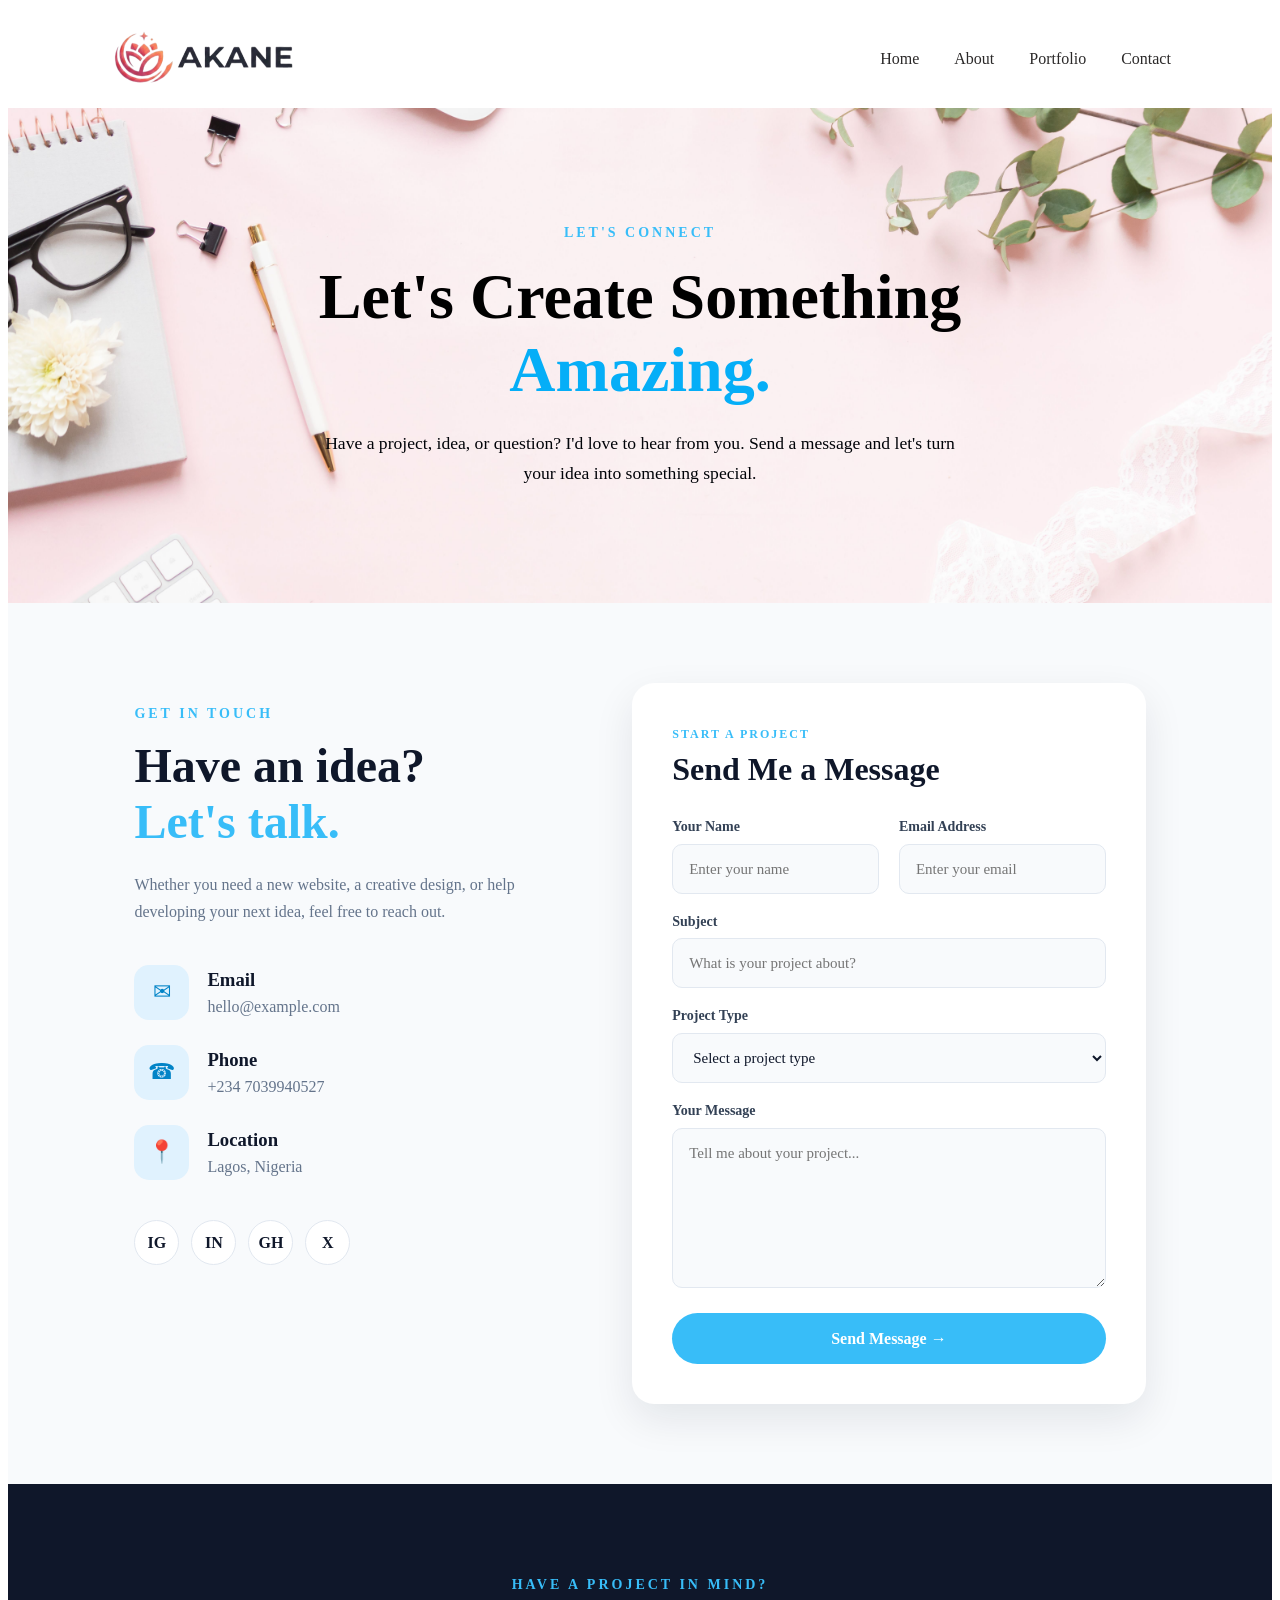
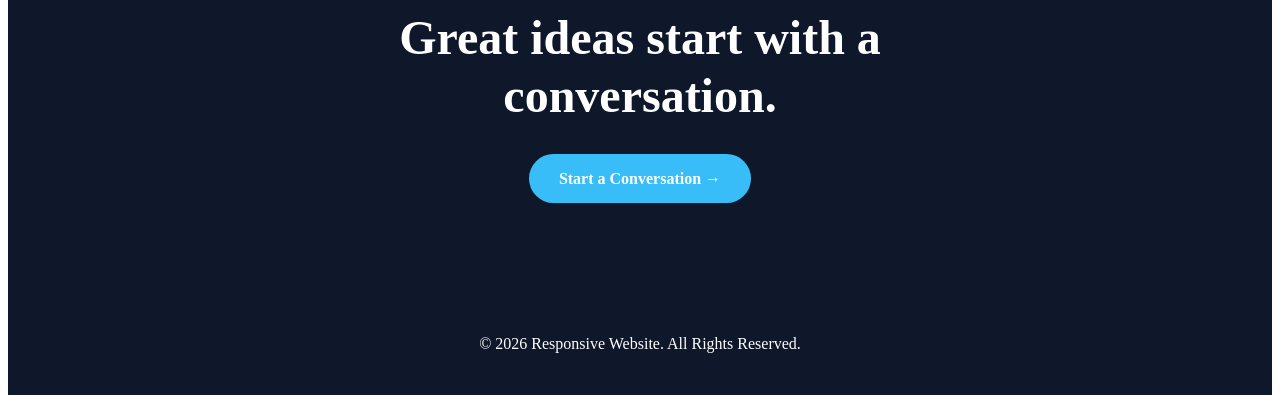
==== contact.html @ 5a7c2902 "first commit" ====
<!doctype html>
<html lang="en">
  <head>
    <meta charset="UTF-8" />
    <meta name="viewport" content="width=device-width, initial-scale=1.0" />
    <title>Contact</title>
    <link rel="stylesheet" href="css/style.css" />
  </head>

  <body>
    <nav>
      <div class="logo">
        <img src="images/navlogo.png" alt="Logo" />
      </div>

      <ul class="nav-links">
        <li><a href="indext.html">Home</a></li>

        <li><a href="about.html">About</a></li>

        <li><a href="portfolio.html">Portfolio</a></li>

        <li><a href="contact.html">Contact</a></li>
      </ul>

      <div class="menu-btn">&#9776;</div>
    </nav>

    <!-- Sidebar -->

    <div class="sidebar">
      <span class="close-btn">x</span>

      <a href="home.html">Home</a>

      <a href="about.html">About</a>

      <a href="portfolio.html">Portfolio</a>

      <a href="contact.html">Contact</a>
    </div>

    <div class="overlay"></div>

    <!-- =================== CONTACT HERO =================== -->
    <section class="contact-hero">
      <div class="contact-hero-content">
        <span class="section-label">LET'S CONNECT</span>
        <h1>Let's Create Something <span>Amazing.</span></h1>
        <p>
          Have a project, idea, or question? I'd love to hear from you. Send a
          message and let's turn your idea into something special.
        </p>
      </div>
    </section>
    <!-- =================== CONTACT SECTION =================== -->
    <section class="contact-section">
      <div class="overlay"></div>
      <div class="contact-container">
        <!-- CONTACT INFORMATION -->
        <div class="contact-info">
          <span class="section-label">GET IN TOUCH</span>
          <h2>
            Have an idea? <br />
            <span>Let's talk.</span>
          </h2>
          <p>
            Whether you need a new website, a creative design, or help
            developing your next idea, feel free to reach out.
          </p>
          <div class="contact-details">
            <div class="contact-item">
              <div class="contact-icon">✉</div>
              <div>
                <h3>Email</h3>
                <p>hello@example.com</p>
              </div>
            </div>
            <div class="contact-item">
              <div class="contact-icon">☎</div>
              <div>
                <h3>Phone</h3>
                <p>+234 7039940527</p>
              </div>
            </div>
            <div class="contact-item">
              <div class="contact-icon">📍</div>
              <div>
                <h3>Location</h3>
                <p>Lagos, Nigeria</p>
              </div>
            </div>
          </div>
          <!-- SOCIAL LINKS -->
          <div class="social-links">
            <a href="#" aria-label="Instagram">IG</a>
            <a href="#" aria-label="LinkedIn">IN</a>
            <a href="#" aria-label="GitHub">GH</a>
            <a href="#" aria-label="Twitter">X</a>
          </div>
        </div>
        <!-- CONTACT FORM -->
        <div class="contact-form-card">
          <div class="form-heading">
            <span>START A PROJECT</span>
            <h2>Send Me a Message</h2>
          </div>
          <form action="https://formsubmit.co/olaitaneniola076@gmail.com" method="POST" id="contactForm">
            <div class="input-row">
              <div class="input-group">
                <label for="name"> Your Name </label>
                <input
                  type="text"
                  id="name"
                  name="name"
                  placeholder="Enter your name"
                  required
                />
              </div>
              <div class="input-group">
                <label for="email"> Email Address </label>
                <input
                  type="email"
                  id="email"
                  name="email"
                  placeholder="Enter your email"
                  required
                />
              </div>
            </div>
            <div class="input-group">
              <label for="subject"> Subject </label>
              <input
                type="text"
                id="subject"
                name="subject"
                placeholder="What is your project about?"
                required
              />
            </div>
            <div class="input-group">
              <label for="project"> Project Type </label>
              <select id="project" name="project">
                <option value="">Select a project type</option>
                <option value="web-design">Web Design</option>
                <option value="development">Web Development</option>
                <option value="branding">Branding</option>
                <option value="other">Other</option>
              </select>
            </div>
            <div class="input-group">
              <label for="message"> Your Message </label>
              <textarea
                id="message"
                name="message"
                placeholder="Tell me about your project..."
                required
              ></textarea>
            </div>
            <button type="submit" class="contact-submit">Send Message →</button>
          </form>
        </div>
      </div>
    </section>
    <!-- =================== CTA =================== -->
    <section class="contact-cta">
      <div>
        <span class="section-label"> HAVE A PROJECT IN MIND? </span>
        <h2>Great ideas start with a conversation.</h2>
        <a href="#contactForm" class="cta-button"> Start a Conversation → </a>
      </div>
    </section>

    <footer>

    <p>© 2026 Responsive Website. All Rights Reserved.</p>

</footer>

     <script src="js/contact.js"></script>
  </body>
</html>
---- css/style.css ----
*{
         
     font-family: 'Times New Roman', Times, serif;
     box-sizing: border-box;
     line-height: 1.2;
     scroll-behavior: smooth;
 }
 section{
  padding: 80px  10%; 
  }
  img{
  max-width: 100%;
  }
 
 nav{
     position:sticky;
     top:0;
     display:flex;
     justify-content:space-between;
     align-items:center;
     padding:18px 8%;
     z-index:1000;
 }
 .logo img{
     height:60px;
 }
 .nav-links{
     display:flex;
     list-style:none;
     gap:35px;
 }
 .nav-links a{
     text-decoration:none;
     color:rgb(43, 41, 41);
     font-weight:500;
     transition:.3s;
 }
 .nav-links a:hover{
     color:#38bdf8;
 }
 .menu-btn{
     display:none;
     color:white;
     font-size:35px;
     cursor:pointer;
 }
 /* Sidebar */
 .sidebar{
     position:fixed;
     right:-300px;
     top:0;
     width:280px;
     height:100%;
     background:#111827;
     transition:.4s;
     z-index:1002;
     display:flex;
     flex-direction:column;
     padding-top:80px;
 }
 .sidebar.show{
     right:0;
 }
 .sidebar a{
     color:white;
     text-decoration:none;
     padding:20px 30px;
     transition:.3s;
 }
 .sidebar a:hover{
     background:#1e293b;
 }
 .close-btn{
     position:absolute;
     top:20px;
     right:25px;
     color:white;
     font-size:35px;
     cursor:pointer;
 }
 /* Overlay */
 .overlay{
     position:fixed;
     width:100%;
     height:100%;
     top:0;
     left:0;
     background:rgba(0,0,0,.5);
     opacity:0;
     visibility:hidden;
     transition:.3s;
     z-index:1001;
 }
 .overlay.show{
     opacity:1;
     visibility:visible;
 }
.hero{
display: flex;
flex-direction: column;
justify-content: center;
align-items: center;
text-align: center;
color: white;
padding: 20px;

}

.bg-vid {
    position: absolute;
    top: 0;
    left: 0;
    width: 100%;
    height: fit-content;
    z-index: -1;
}

.hero h1{

    font-size:4rem;

}

.hero p{

    margin:25px 0;

    font-size:1.2rem;

    max-width:650px;

}

button{

    padding:15px 35px;

    border:none;

    border-radius:50px;

    background:#38bdf8;

    color:white;

    cursor:pointer;

    transition:.3s;

}

button:hover{

    background:#0284c7;

    transform:translateY(-3px);

}

/* Sections */


.about{

    display:flex;

    gap:50px;

    align-items:center;

}

.about>*{

    flex:1;

}

.about img{

    border-radius:12px;

}

.cards{

    display:flex;

    gap:25px;

    margin-top:40px;

}

.card{

    flex:1;

    background:white;

    padding:30px;

    border-radius:15px;

    box-shadow:0 8px 25px rgba(0,0,0,.1);

    transition:.3s;

}

.card:hover{

    transform:translateY(-8px);

}

.gallery{

    display:grid;

    grid-template-columns:repeat(3,1fr);

    gap:20px;

    margin-top:40px;

}

.gallery img{

    border-radius:12px;

    transition:.3s;

}

.gallery img:hover{

    transform:scale(1.05);

}

.testimonial{

    background:#0f172a;

    color:white;

    text-align:center;

}

.faq details{

    margin:20px 0;

    background:white;

    padding:20px;

    border-radius:10px;

}

form{

    display:flex;

    flex-direction:column;

    gap:20px;

}

input,
textarea{

    padding:15px;

    border:1px solid #ddd;

    border-radius:8px;

}

textarea{

    height:150px;

}

footer{

    background:#0f172a;

    color:white;

    text-align:center;

    padding:25px;

}

/* Tablet */

@media(max-width:992px){

.about{

    flex-direction:column;

}

.cards{

    flex-direction:column;

}

.gallery{

    grid-template-columns:repeat(2,1fr);

}

}

/* Mobile */

@media(max-width:768px){

.nav-links{

    display:none;

}

.menu-btn{

    display:block;

}

.hero h1{

    font-size:2.8rem;

}

.gallery{

    grid-template-columns:1fr;

}

}
.class{
    display: flex;
    align-items: center;
    gap: 20px;
}

/* =========================================
   CREATIVE PORTFOLIO
========================================= */

.portfolio-section {
    background: #f8fafc;
    padding: 100px 10%;
}


/* Heading */

.portfolio-heading {
    max-width: 750px;
    margin: 0 auto;
    text-align: center;
}

.section-label {
    color: #38bdf8;
    font-size: 14px;
    font-weight: bold;
    letter-spacing: 3px;
}

.portfolio-heading h2 {
    font-size: 3.5rem;
    margin: 12px 0;
    color: #0f172a;
}

.portfolio-heading h2 span {
    color: #38bdf8;
}

.portfolio-heading p {
    color: #64748b;
    font-size: 1.05rem;
    line-height: 1.7;
}


/* Filters */

.portfolio-filters {
    display: flex;
    justify-content: center;
    gap: 12px;
    margin: 50px 0;
    flex-wrap: wrap;
}

.filter-btn {
    padding: 10px 22px;
    border: 1px solid #e2e8f0;
    background: white;
    color: #334155;
    border-radius: 50px;
    cursor: pointer;
    transition: .3s;
}

.filter-btn:hover,
.filter-btn.active {
    background: #38bdf8;
    color: white;
    border-color: #38bdf8;
    transform: translateY(-2px);
}


/* Grid */

.portfolio-grid {
    display: grid;
    grid-template-columns: repeat(2, 1fr);
    gap: 30px;
}


/* Project */

.project {
    background: white;
    border-radius: 20px;
    overflow: hidden;
    box-shadow: 0 10px 35px rgba(15, 23, 42, .08);
    transition: .4s;
}

.project:hover {
    transform: translateY(-10px);
    box-shadow: 0 20px 45px rgba(15, 23, 42, .14);
}


/* Featured */

.project.featured {
    grid-column: span 2;
    display: grid;
    grid-template-columns: 1.4fr 1fr;
}


/* Image */

.project-image {
    position: relative;
    height: 300px;
    overflow: hidden;
}

.featured .project-image {
    height: 100%;
}

.project-image img {
    width: 100%;
    height: 100%;
    object-fit: cover;
    transition: .5s;
}

.project:hover .project-image img {
    transform: scale(1.07);
}


/* Overlay */

.project-overlay {
    position: absolute;
    inset: 0;

    display: flex;
    align-items: center;
    justify-content: center;

    background: rgba(15, 23, 42, .65);

    opacity: 0;
    transition: .4s;
}

.project:hover .project-overlay {
    opacity: 1;
}

.project-link {
    text-decoration: none;
    color: white;
    background: #38bdf8;
    padding: 13px 25px;
    border-radius: 50px;
    font-weight: bold;
    transition: .3s;
}

.project-link:hover {
    background: #0284c7;
    transform: scale(1.05);
}


/* Project information */

.project-info {
    padding: 30px;
}

.project-category {
    color: #38bdf8;
    font-size: 12px;
    font-weight: bold;
    letter-spacing: 2px;
}

.project-info h3 {
    font-size: 1.6rem;
    color: #0f172a;
    margin: 10px 0;
}

.project-info p {
    color: #64748b;
    line-height: 1.6;
}

.project-year {
    float: right;
    color: #94a3b8;
    font-size: 14px;
}


/* Technologies */

.project-tech {
    display: flex;
    gap: 8px;
    flex-wrap: wrap;
    margin-top: 20px;
}

.project-tech span {
    background: #eff6ff;
    color: #0284c7;
    padding: 6px 12px;
    border-radius: 50px;
    font-size: 12px;
}


/* Stats */

.portfolio-stats {
    margin-top: 80px;
    padding: 35px;

    display: grid;
    grid-template-columns: repeat(4, 1fr);

    background: #0f172a;
    border-radius: 20px;
}

.stat {
    text-align: center;
    color: white;
}

.stat strong {
    display: block;
    font-size: 2rem;
    color: #38bdf8;
}

.stat span {
    display: block;
    margin-top: 5px;
    color: #cbd5e1;
}


/* Tablet */

@media (max-width: 992px) {

    .portfolio-grid {
        grid-template-columns: 1fr;
    }

    .project.featured {
        grid-column: span 1;
        display: block;
    }

    .featured .project-image {
        height: 350px;
    }

    .portfolio-stats {
        grid-template-columns: repeat(2, 1fr);
        gap: 30px;
    }
}


/* Mobile */

@media (max-width: 768px) {

    .portfolio-section {
        padding: 70px 6%;
    }

    .portfolio-heading h2 {
        font-size: 2.5rem;
    }

    .portfolio-filters {
        margin: 35px 0;
    }

    .project-image,
    .featured .project-image {
        height: 240px;
    }

    .project-info {
        padding: 22px;
    }

    .portfolio-stats {
        grid-template-columns: 1fr 1fr;
        padding: 25px 15px;
    }

    .stat strong {
        font-size: 1.6rem;
    }
}




/* =========================================
   CONTACT PAGE
========================================= */

.contact-hero {
    min-height: 55vh;

    display: flex;
    align-items: center;
    justify-content: center;

    text-align: center;

    padding: 100px 10%;

    background: url(../images/contact-ing.jpg);
    background-position: center;
    background-size:cover ;

    color: black;
}


.contact-hero-content {
    max-width: 850px;
}


.contact-hero h1 {
    font-size: 4rem;
    line-height: 1.1;
    margin: 20px 0;
}


.contact-hero h1 span {
    color: #05aef7;
}


.contact-hero p {
    max-width: 650px;
    margin: auto;

    color: #000308;

    font-size: 1.1rem;
    line-height: 1.7;
}


/* =========================================
   CONTACT CONTENT
========================================= */

.contact-section {
    background: #f8fafc;
}


.contact-container {
    max-width: 1200px;
    margin: auto;

    display: grid;
    grid-template-columns: 1fr 1.2fr;

    gap: 70px;

    align-items: start;
}


/* =========================================
   CONTACT INFORMATION
========================================= */

.contact-info {
    padding-top: 20px;
}


.contact-info h2 {
    font-size: 3rem;

    line-height: 1.15;

    margin: 15px 0 20px;

    color: #0f172a;
}


.contact-info h2 span {
    color: #38bdf8;
}


.contact-info > p {
    color: #64748b;

    line-height: 1.7;

    max-width: 500px;
}


/* Contact details */

.contact-details {
    margin-top: 40px;

    display: flex;
    flex-direction: column;

    gap: 25px;
}


.contact-item {
    display: flex;

    align-items: center;

    gap: 18px;
}


.contact-icon {
    width: 55px;
    height: 55px;

    display: flex;

    align-items: center;
    justify-content: center;

    background: #e0f2fe;

    color: #0284c7;

    border-radius: 15px;

    font-size: 22px;
}


.contact-item h3 {
    margin: 0 0 5px;

    color: #0f172a;
}


.contact-item p {
    margin: 0;

    color: #64748b;
}


/* =========================================
   SOCIAL LINKS
========================================= */

.social-links {
    display: flex;

    gap: 12px;

    margin-top: 40px;
}


.social-links a {
    width: 45px;
    height: 45px;

    display: flex;

    align-items: center;
    justify-content: center;

    border-radius: 50%;

    text-decoration: none;

    color: #0f172a;

    background: white;

    border: 1px solid #e2e8f0;

    font-weight: bold;

    transition: .3s;
}


.social-links a:hover {
    background: #38bdf8;

    color: white;

    border-color: #38bdf8;

    transform: translateY(-4px);
}


/* =========================================
   FORM CARD
========================================= */

.contact-form-card {
    background: white;

    padding: 40px;

    border-radius: 22px;

    box-shadow:
        0 15px 40px rgba(15, 23, 42, .09);
}


.form-heading span {
    color: #38bdf8;

    font-size: 12px;

    font-weight: bold;

    letter-spacing: 2px;
}


.form-heading h2 {
    color: #0f172a;

    font-size: 2rem;

    margin: 8px 0 30px;
}


/* =========================================
   FORM
========================================= */

#contactForm {
    display: flex;

    flex-direction: column;

    gap: 20px;
}


.input-row {
    display: grid;

    grid-template-columns: 1fr 1fr;

    gap: 20px;
}


.input-group {
    display: flex;

    flex-direction: column;

    gap: 8px;
}


.input-group label {
    color: #334155;

    font-size: 14px;

    font-weight: bold;
}


.input-group input,
.input-group textarea,
.input-group select {

    width: 100%;

    padding: 15px 16px;

    border: 1px solid #e2e8f0;

    border-radius: 10px;

    background: #f8fafc;

    color: #0f172a;

    font-family: inherit;

    font-size: 15px;

    outline: none;

    transition: .3s;
}


.input-group input:focus,
.input-group textarea:focus,
.input-group select:focus {

    border-color: #38bdf8;

    background: white;

    box-shadow:
        0 0 0 3px rgba(56, 189, 248, .12);
}


.input-group textarea {

    height: 160px;

    resize: vertical;
}


/* Submit */

.contact-submit {
    width: 100%;

    margin-top: 5px;

    padding: 16px 25px;

    border: none;

    border-radius: 50px;

    background: #38bdf8;

    color: white;

    font-size: 16px;

    font-weight: bold;

    cursor: pointer;

    transition: .3s;
}


.contact-submit:hover {

    background: #0284c7;

    transform: translateY(-3px);

    box-shadow:
        0 10px 20px rgba(2, 132, 199, .2);
}


/* =========================================
   CONTACT CTA
========================================= */

.contact-cta {

    background: #0f172a;

    color: white;

    text-align: center;

    padding: 90px 10%;
}


.contact-cta h2 {

    max-width: 700px;

    margin: 15px auto 30px;

    font-size: 3rem;

    line-height: 1.2;
}


.cta-button {

    display: inline-block;

    padding: 15px 30px;

    background: #38bdf8;

    color: white;

    text-decoration: none;

    border-radius: 50px;

    font-weight: bold;

    transition: .3s;
}


.cta-button:hover {

    background: #0284c7;

    transform: translateY(-3px);
}


/* =========================================
   RESPONSIVE
========================================= */

@media (max-width: 992px) {

    .contact-container {

        grid-template-columns: 1fr;

        gap: 50px;
    }

}


@media (max-width: 768px) {

    .contact-hero {

        min-height: 60vh;

        padding: 80px 6%;
    }


    .contact-hero h1 {

        font-size: 2.8rem;
    }


    .contact-container {

        gap: 40px;
    }


    .contact-info h2 {

        font-size: 2.4rem;
    }


    .contact-form-card {

        padding: 25px;
    }


    .input-row {

        grid-template-columns: 1fr;
    }


    .contact-cta {

        padding: 70px 6%;
    }


    .contact-cta h2 {

        font-size: 2.3rem;
    }

}  





/* =========================================
   ABOUT PAGE
========================================= */


/* =========================================
   ABOUT HERO
========================================= */

.about-hero {

    min-height: 55vh;

    display: flex;

    align-items: center;

    justify-content: center;

    text-align: center;

    padding: 100px 10%;

    background:
        radial-gradient(
            circle at top right,
            rgba(56, 189, 248, .16),
            transparent 35%
        ),
        #0f172a;

    color: white;

}


.about-hero-content {

    max-width: 850px;

}


.about-hero h1 {

    font-size: 4rem;

    line-height: 1.1;

    margin: 20px 0;

}


.about-hero h1 span {

    color: #38bdf8;

}


.about-hero p {

    max-width: 650px;

    margin: auto;

    color: #cbd5e1;

    font-size: 1.15rem;

    line-height: 1.7;

}


/* =========================================
   INTRODUCTION
========================================= */

.about-introduction {

    display: grid;

    grid-template-columns: 1fr 1fr;

    gap: 70px;

    align-items: center;

    background: #f8fafc;

}


.about-intro-image {

    position: relative;

}


.about-intro-image::after {

    content: "";

    position: absolute;

    width: 100%;

    height: 100%;

    border: 3px solid #38bdf8;

    border-radius: 15px;

    top: 18px;

    left: 18px;

    z-index: 0;

}


.about-intro-image img {

    width: 100%;

    height: 600px;

    object-fit: cover;

    border-radius: 15px;

    position: relative;

    z-index: 1;

}


.about-intro-text {

    max-width: 600px;

}


.about-intro-text h2 {

    font-size: 3rem;

    color: #0f172a;

    margin: 15px 0 25px;

}


.about-intro-text h2 span {

    color: #38bdf8;

}


.about-intro-text p {

    color: #64748b;

    line-height: 1.8;

    margin-bottom: 20px;

}


/* Highlight */

.about-highlight {

    margin-top: 30px;

    padding: 20px;

    border-left: 4px solid #38bdf8;

    background: white;

    display: flex;

    flex-direction: column;

    gap: 8px;

    box-shadow:
        0 8px 25px rgba(0,0,0,.06);

}


.about-highlight strong {

    color: #0f172a;

}


/* =========================================
   WHAT WE DO
========================================= */

.about-services {

    background: white;

}


.about-section-heading {

    max-width: 700px;

    margin-bottom: 50px;

}


.about-section-heading h2 {

    font-size: 3rem;

    color: #0f172a;

    margin: 15px 0;

}


.about-section-heading h2 span {

    color: #38bdf8;

}


.about-section-heading p {

    color: #64748b;

    line-height: 1.7;

}


/* Service grid */

.about-service-grid {

    display: grid;

    grid-template-columns:
        repeat(4, 1fr);

    gap: 20px;

}


.about-service-card {

    background: #f8fafc;

    padding: 30px;

    border-radius: 15px;

    transition: .3s;

    border: 1px solid #e2e8f0;

}


.about-service-card:hover {

    transform: translateY(-8px);

    border-color: #38bdf8;

    box-shadow:
        0 12px 30px rgba(0,0,0,.08);

}


.service-number {

    color: #38bdf8;

    font-size: 14px;

    font-weight: bold;

    letter-spacing: 2px;

}


.about-service-card h3 {

    font-size: 1.4rem;

    color: #0f172a;

    margin: 15px 0;

}


.about-service-card p {

    color: #64748b;

    line-height: 1.6;

}


/* =========================================
   PROCESS
========================================= */

.process-section {

    background: #f8fafc;

}


.process-heading {

    max-width: 700px;

    margin-bottom: 50px;

}


.process-heading h2 {

    font-size: 3rem;

    color: #0f172a;

    margin: 15px 0;

}


.process-heading h2 span {

    color: #38bdf8;

}


.process-heading p {

    color: #64748b;

    line-height: 1.7;

}


.process-grid {

    display: grid;

    grid-template-columns:
        repeat(4, 1fr);

    gap: 20px;

}


.process-card {

    position: relative;

    background: #0f172a;

    color: white;

    padding: 30px;

    min-height: 240px;

    border-radius: 15px;

    overflow: hidden;

    transition: .3s;

}


.process-card:hover {

    transform: translateY(-8px);

}


.process-card > span {

    color: #38bdf8;

    font-size: 2rem;

    font-weight: bold;

}


.process-card h3 {

    font-size: 1.5rem;

    margin: 20px 0 10px;

}


.process-card p {

    color: #cbd5e1;

    line-height: 1.6;

}


/* =========================================
   PHILOSOPHY
========================================= */

.philosophy-section {

    display: grid;

    grid-template-columns: 1.2fr .8fr;

    gap: 60px;

    align-items: center;

    background: white;

}


.philosophy-content {

    max-width: 650px;

}


.philosophy-content h2 {

    font-size: 3rem;

    color: #0f172a;

    margin: 15px 0 25px;

}


.philosophy-content h2 span {

    color: #38bdf8;

}


.philosophy-content p {

    color: #64748b;

    line-height: 1.8;

    margin-bottom: 20px;

}


.philosophy-quote {

    background: #0f172a;

    color: white;

    padding: 50px;

    border-radius: 20px;

    text-align: center;

}


.philosophy-quote > span {

    color: #38bdf8;

    font-size: 5rem;

    line-height: .5;

}


.philosophy-quote p {

    font-size: 1.5rem;

    line-height: 1.5;

}


/* =========================================
   ABOUT CTA
========================================= */

.about-cta {

    background: #0f172a;

    color: white;

    text-align: center;

}


.about-cta h2 {

    font-size: 3.5rem;

    max-width: 750px;

    margin: 15px auto;

    line-height: 1.15;

}


.about-cta p {

    max-width: 650px;

    margin: 0 auto 30px;

    color: #cbd5e1;

    line-height: 1.7;

}


.about-buttons {

    display: flex;

    justify-content: center;

    gap: 15px;

    flex-wrap: wrap;

}


.about-buttons a {

    text-decoration: none;

}


.about-buttons button {

    min-width: 170px;

}


.about-buttons .secondary-button {

    background: transparent;

    border: 1px solid #38bdf8;

}


.about-buttons .secondary-button:hover {

    background: #38bdf8;

}


/* =========================================
   TABLET
========================================= */

@media(max-width: 992px) {

    .about-introduction {

        grid-template-columns: 1fr;

    }


    .about-intro-text {

        max-width: 100%;

    }


    .about-service-grid {

        grid-template-columns:
            repeat(2, 1fr);

    }


    .process-grid {

        grid-template-columns:
            repeat(2, 1fr);

    }


    .philosophy-section {

        grid-template-columns: 1fr;

    }

}


/* =========================================
   MOBILE
========================================= */

@media(max-width: 768px) {

    .about-hero {

        min-height: 60vh;

        padding: 80px 6%;

    }


    .about-hero h1 {

        font-size: 2.8rem;

    }


    .about-introduction {

        padding: 70px 6%;

    }


    .about-intro-image img {

        height: 400px;

    }


    .about-intro-text h2 {

        font-size: 2.4rem;

    }


    .about-service-grid {

        grid-template-columns: 1fr;

    }


    .process-grid {

        grid-template-columns: 1fr;

    }


    .about-section-heading h2,
    .process-heading h2,
    .philosophy-content h2 {

        font-size: 2.4rem;

    }


    .philosophy-quote {

        padding: 35px 25px;

    }


    .about-cta h2 {

        font-size: 2.5rem;

    }

}
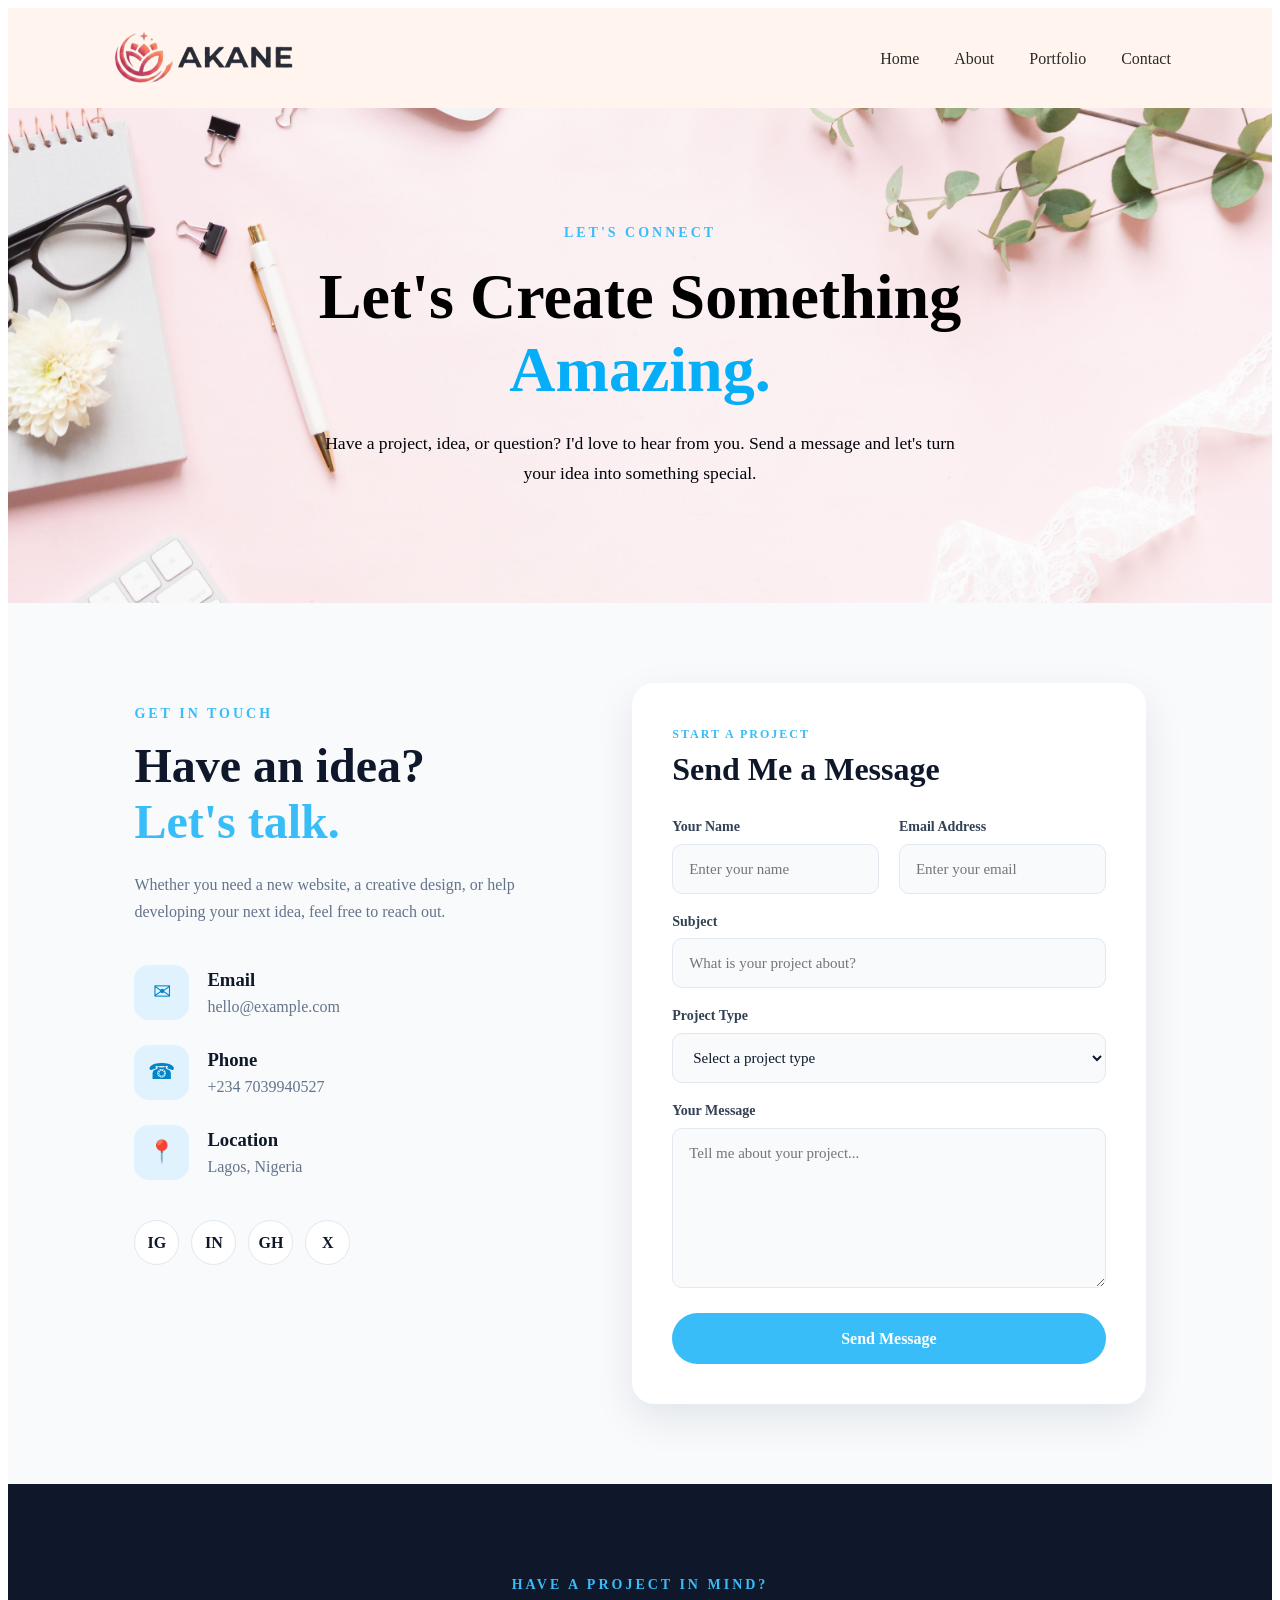
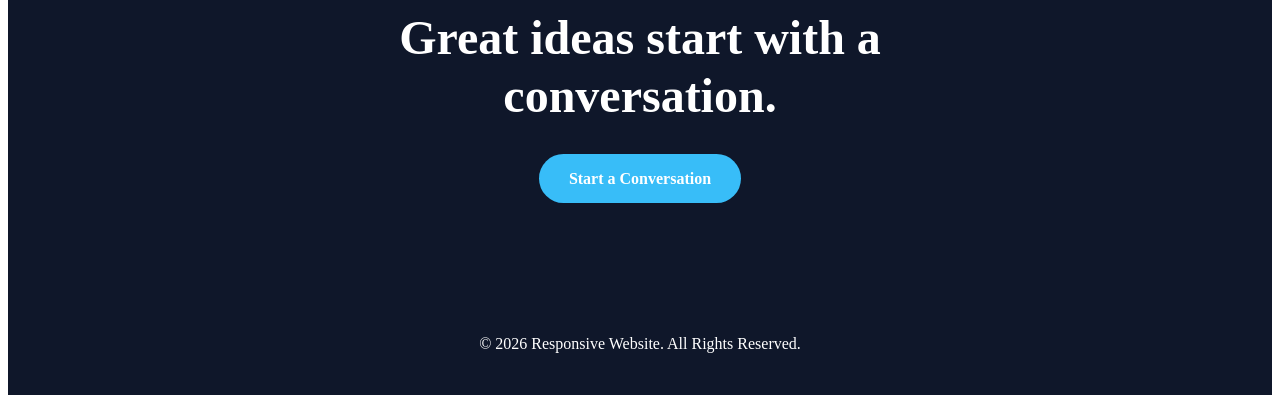
==== commit 952b5fb8: "now responsive on all pages" ====
--- a/contact.html
+++ b/contact.html
@@ -14,7 +14,7 @@
       </div>
 
       <ul class="nav-links">
-        <li><a href="indext.html">Home</a></li>
+        <li><a href="index.html">Home</a></li>
 
         <li><a href="about.html">About</a></li>
 
@@ -31,7 +31,7 @@
     <div class="sidebar">
       <span class="close-btn">x</span>
 
-      <a href="home.html">Home</a>
+      <a href="index.html">Home</a>
 
       <a href="about.html">About</a>
 
@@ -105,7 +105,11 @@
             <span>START A PROJECT</span>
             <h2>Send Me a Message</h2>
           </div>
-          <form action="https://formsubmit.co/olaitaneniola076@gmail.com" method="POST" id="contactForm">
+          <form
+            action="https://formsubmit.co/olaitaneniola076@gmail.com"
+            method="POST"
+            id="contactForm"
+          >
             <div class="input-row">
               <div class="input-group">
                 <label for="name"> Your Name </label>
@@ -157,7 +161,7 @@
                 required
               ></textarea>
             </div>
-            <button type="submit" class="contact-submit">Send Message →</button>
+            <button type="submit" class="contact-submit">Send Message</button>
           </form>
         </div>
       </div>
@@ -167,16 +171,14 @@
       <div>
         <span class="section-label"> HAVE A PROJECT IN MIND? </span>
         <h2>Great ideas start with a conversation.</h2>
-        <a href="#contactForm" class="cta-button"> Start a Conversation → </a>
+        <a href="#contactForm" class="cta-button"> Start a Conversation </a>
       </div>
     </section>
 
     <footer>
+      <p>© 2026 Responsive Website. All Rights Reserved.</p>
+    </footer>
 
-    <p>© 2026 Responsive Website. All Rights Reserved.</p>
-
-</footer>
-
-     <script src="js/contact.js"></script>
+    <script src="js/contact.js"></script>
   </body>
 </html>
--- a/css/style.css
+++ b/css/style.css
@@ -20,6 +20,7 @@
      align-items:center;
      padding:18px 8%;
      z-index:1000;
+     background: seashell;
  }
  .logo img{
      height:60px;
@@ -40,7 +41,6 @@
  }
  .menu-btn{
      display:none;
-     color:white;
      font-size:35px;
      cursor:pointer;
  }
@@ -360,6 +360,784 @@
     gap: 20px;
 }
 
+
+
+
+/* =====================================================
+   HOMEPAGE
+===================================================== */
+
+
+/* =====================================================
+   HOME HERO
+===================================================== */
+
+.home-hero {
+
+    min-height: 100vh;
+
+    position: relative;
+
+    overflow: hidden;
+
+    display: flex;
+
+    align-items: center;
+
+    justify-content: center;
+
+    text-align: center;
+
+    color: white;
+
+}
+
+
+.home-hero .bg-vid {
+
+    position: absolute;
+
+    inset: 0;
+
+    width: 100%;
+
+    height: 100%;
+
+    object-fit: cover;
+
+    z-index: -2;
+
+}
+
+
+.hero-overlay {
+
+    position: absolute;
+
+    inset: 0;
+
+    background: rgba(62, 71, 90, 0.68);
+
+    z-index: -1;
+
+}
+
+
+.hero-content {
+
+    max-width: 900px;
+
+    padding: 30px;
+
+}
+
+
+.hero-content h1 {
+
+    font-size: 4.5rem;
+
+    line-height: 1.05;
+
+    margin: 20px 0;
+
+}
+
+
+.hero-content h1 span {
+
+    color: #38bdf8;
+
+}
+
+
+.hero-content p {
+
+    max-width: 680px;
+
+    margin: 0 auto 30px;
+
+    color: #e2e8f0;
+
+    font-size: 1.15rem;
+
+    line-height: 1.7;
+
+}
+
+
+.hero-buttons {
+
+    display: flex;
+
+    justify-content: center;
+
+    gap: 15px;
+
+    flex-wrap: wrap;
+
+}
+
+
+.hero-buttons a {
+
+    text-decoration: none;
+
+}
+
+
+.hero-secondary {
+
+    background: transparent;
+
+    border: 1px solid #38bdf8;
+
+}
+
+
+.hero-secondary:hover {
+
+    background: #38bdf8;
+
+}
+
+
+/* =====================================================
+   HOME ABOUT
+===================================================== */
+
+.home-about {
+
+    display: grid;
+
+    grid-template-columns: 1fr 1fr;
+
+    gap: 70px;
+
+    align-items: center;
+
+    background: #f8fafc;
+
+}
+
+
+.home-about-image img {
+
+    width: 100%;
+
+    height: 500px;
+
+    object-fit: cover;
+
+    border-radius: 18px;
+
+}
+
+
+.home-about-text h2 {
+
+    font-size: 3rem;
+
+    color: #0f172a;
+
+    margin: 15px 0 25px;
+
+}
+
+
+.home-about-text h2 span {
+
+    color: #38bdf8;
+
+}
+
+
+.home-about-text p {
+
+    color: #64748b;
+
+    line-height: 1.8;
+
+    margin-bottom: 20px;
+
+}
+
+
+.text-link {
+
+    display: inline-block;
+
+    margin-top: 10px;
+
+    color: #0284c7;
+
+    font-weight: bold;
+
+    text-decoration: none;
+
+}
+
+
+.text-link:hover {
+
+    color: #38bdf8;
+
+}
+
+
+/* =====================================================
+   HOME HEADINGS
+===================================================== */
+
+.home-heading {
+
+    max-width: 700px;
+
+    margin-bottom: 50px;
+
+}
+
+
+.home-heading h2 {
+
+    font-size: 3rem;
+
+    color: #0f172a;
+
+    margin: 15px 0;
+
+}
+
+
+.home-heading h2 span {
+
+    color: #38bdf8;
+
+}
+
+
+.home-heading p {
+
+    color: #64748b;
+
+    line-height: 1.7;
+
+}
+
+
+/* =====================================================
+   SERVICES
+===================================================== */
+
+.home-services {
+
+    background: white;
+
+}
+
+
+.home-service-grid {
+
+    display: grid;
+
+    grid-template-columns:
+        repeat(4, 1fr);
+
+    gap: 20px;
+
+}
+
+
+.home-service-card {
+
+    padding: 30px;
+
+    background: #f8fafc;
+
+    border: 1px solid #e2e8f0;
+
+    border-radius: 18px;
+
+    transition: .3s;
+
+}
+
+
+.home-service-card:hover {
+
+    transform: translateY(-8px);
+
+    border-color: #38bdf8;
+
+    box-shadow:
+        0 12px 30px rgba(15, 23, 42, .08);
+
+}
+
+
+.service-number {
+
+    color: #38bdf8;
+
+    font-weight: bold;
+
+    letter-spacing: 2px;
+
+}
+
+
+.home-service-card h3 {
+
+    color: #0f172a;
+
+    font-size: 1.4rem;
+
+    margin: 18px 0 10px;
+
+}
+
+
+.home-service-card p {
+
+    color: #64748b;
+
+    line-height: 1.6;
+
+}
+
+
+.home-service-card a {
+
+    display: inline-block;
+
+    margin-top: 15px;
+
+    color: #0284c7;
+
+    font-weight: bold;
+
+    text-decoration: none;
+
+}
+
+
+/* =====================================================
+   PROJECTS
+===================================================== */
+
+.home-projects {
+
+    background: #f8fafc;
+
+}
+
+
+.home-project-grid {
+
+    display: grid;
+
+    grid-template-columns:
+        repeat(3, 1fr);
+
+    gap: 25px;
+
+}
+
+
+.home-project {
+
+    background: white;
+
+    border-radius: 18px;
+
+    overflow: hidden;
+
+    box-shadow:
+        0 8px 25px rgba(15, 23, 42, .07);
+
+    transition: .3s;
+
+}
+
+
+.home-project:hover {
+
+    transform: translateY(-8px);
+
+}
+
+
+.home-project-image {
+
+    height: 260px;
+
+    overflow: hidden;
+
+}
+
+
+.home-project-image img {
+
+    width: 100%;
+
+    height: 100%;
+
+    object-fit: cover;
+
+    transition: .4s;
+
+}
+
+
+.home-project:hover img {
+
+    transform: scale(1.06);
+
+}
+
+
+.home-project-info {
+
+    padding: 25px;
+
+}
+
+
+.home-project-info > span {
+
+    color: #38bdf8;
+
+    font-size: 12px;
+
+    font-weight: bold;
+
+    letter-spacing: 2px;
+
+}
+
+
+.home-project-info h3 {
+
+    color: #0f172a;
+
+    margin: 10px 0;
+
+}
+
+
+.home-project-info p {
+
+    color: #64748b;
+
+    line-height: 1.6;
+
+}
+
+
+.center-button {
+
+    text-align: center;
+
+    margin-top: 45px;
+
+}
+
+
+.center-button a {
+
+    text-decoration: none;
+
+}
+
+
+/* =====================================================
+   TESTIMONIAL
+===================================================== */
+
+.home-testimonial {
+
+    background: #0f172a;
+
+    color: white;
+
+    text-align: center;
+
+}
+
+
+.home-testimonial h2 {
+
+    font-size: 3rem;
+
+    margin: 15px 0 30px;
+
+}
+
+
+.home-testimonial h2 span {
+
+    color: #38bdf8;
+
+}
+
+
+.testimonial-text {
+
+    max-width: 700px;
+
+    margin: auto;
+
+    font-size: 1.5rem;
+
+    line-height: 1.6;
+
+    color: #e2e8f0;
+
+}
+
+
+.testimonial-author {
+
+    color: #38bdf8;
+
+    margin-top: 20px;
+
+    font-weight: bold;
+
+}
+
+
+/* =====================================================
+   FAQ
+===================================================== */
+
+.home-faq {
+
+    background: white;
+
+}
+
+
+.faq-list {
+
+    max-width: 850px;
+
+    margin: auto;
+
+}
+
+
+.faq-list details {
+
+    margin-bottom: 15px;
+
+    background: #f8fafc;
+
+    padding: 22px;
+
+    border-radius: 12px;
+
+    border: 1px solid #e2e8f0;
+
+}
+
+
+.faq-list summary {
+
+    cursor: pointer;
+
+    color: #0f172a;
+
+    font-weight: bold;
+
+}
+
+
+.faq-list p {
+
+    color: #64748b;
+
+    line-height: 1.7;
+
+    margin-top: 15px;
+
+}
+
+
+/* =====================================================
+   CTA
+===================================================== */
+
+.home-cta {
+
+    background: #0f172a;
+
+    color: white;
+
+    text-align: center;
+
+}
+
+
+.home-cta h2 {
+
+    font-size: 3.5rem;
+
+    max-width: 800px;
+
+    margin: 15px auto;
+
+    line-height: 1.15;
+
+}
+
+
+.home-cta h2 span {
+
+    color: #38bdf8;
+
+}
+
+
+.home-cta p {
+
+    color: #cbd5e1;
+
+    margin-bottom: 30px;
+
+}
+
+
+.home-cta a {
+
+    text-decoration: none;
+
+}
+
+
+/* =====================================================
+   TABLET
+===================================================== */
+
+@media (max-width: 992px) {
+
+    .home-about {
+
+        grid-template-columns: 1fr;
+
+        gap: 40px;
+
+    }
+
+
+    .home-service-grid {
+
+        grid-template-columns:
+            repeat(2, 1fr);
+
+    }
+
+
+    .home-project-grid {
+
+        grid-template-columns:
+            repeat(2, 1fr);
+
+    }
+
+}
+
+
+/* =====================================================
+   MOBILE
+===================================================== */
+
+@media (max-width: 768px) {
+
+    .home-hero {
+
+        min-height: 90vh;
+
+    }
+
+
+    .hero-content h1 {
+
+        font-size: 2.8rem;
+
+    }
+
+
+    .hero-content p {
+
+        font-size: 1rem;
+
+    }
+
+
+    .home-about {
+
+        padding: 70px 6%;
+
+    }
+
+
+    .home-about-image img {
+
+        height: 350px;
+
+    }
+
+
+    .home-about-text h2 {
+
+        font-size: 2.4rem;
+
+    }
+
+
+    .home-service-grid {
+
+        grid-template-columns: 1fr;
+
+    }
+
+
+    .home-project-grid {
+
+        grid-template-columns: 1fr;
+
+    }
+
+
+    .home-heading h2 {
+
+        font-size: 2.4rem;
+
+    }
+
+
+    .home-testimonial h2 {
+
+        font-size: 2.4rem;
+
+    }
+
+
+    .testimonial-text {
+
+        font-size: 1.2rem;
+
+    }
+
+
+    .home-cta h2 {
+
+        font-size: 2.5rem;
+
+    }
+
+}
+
 /* =========================================
    CREATIVE PORTFOLIO
 ========================================= */
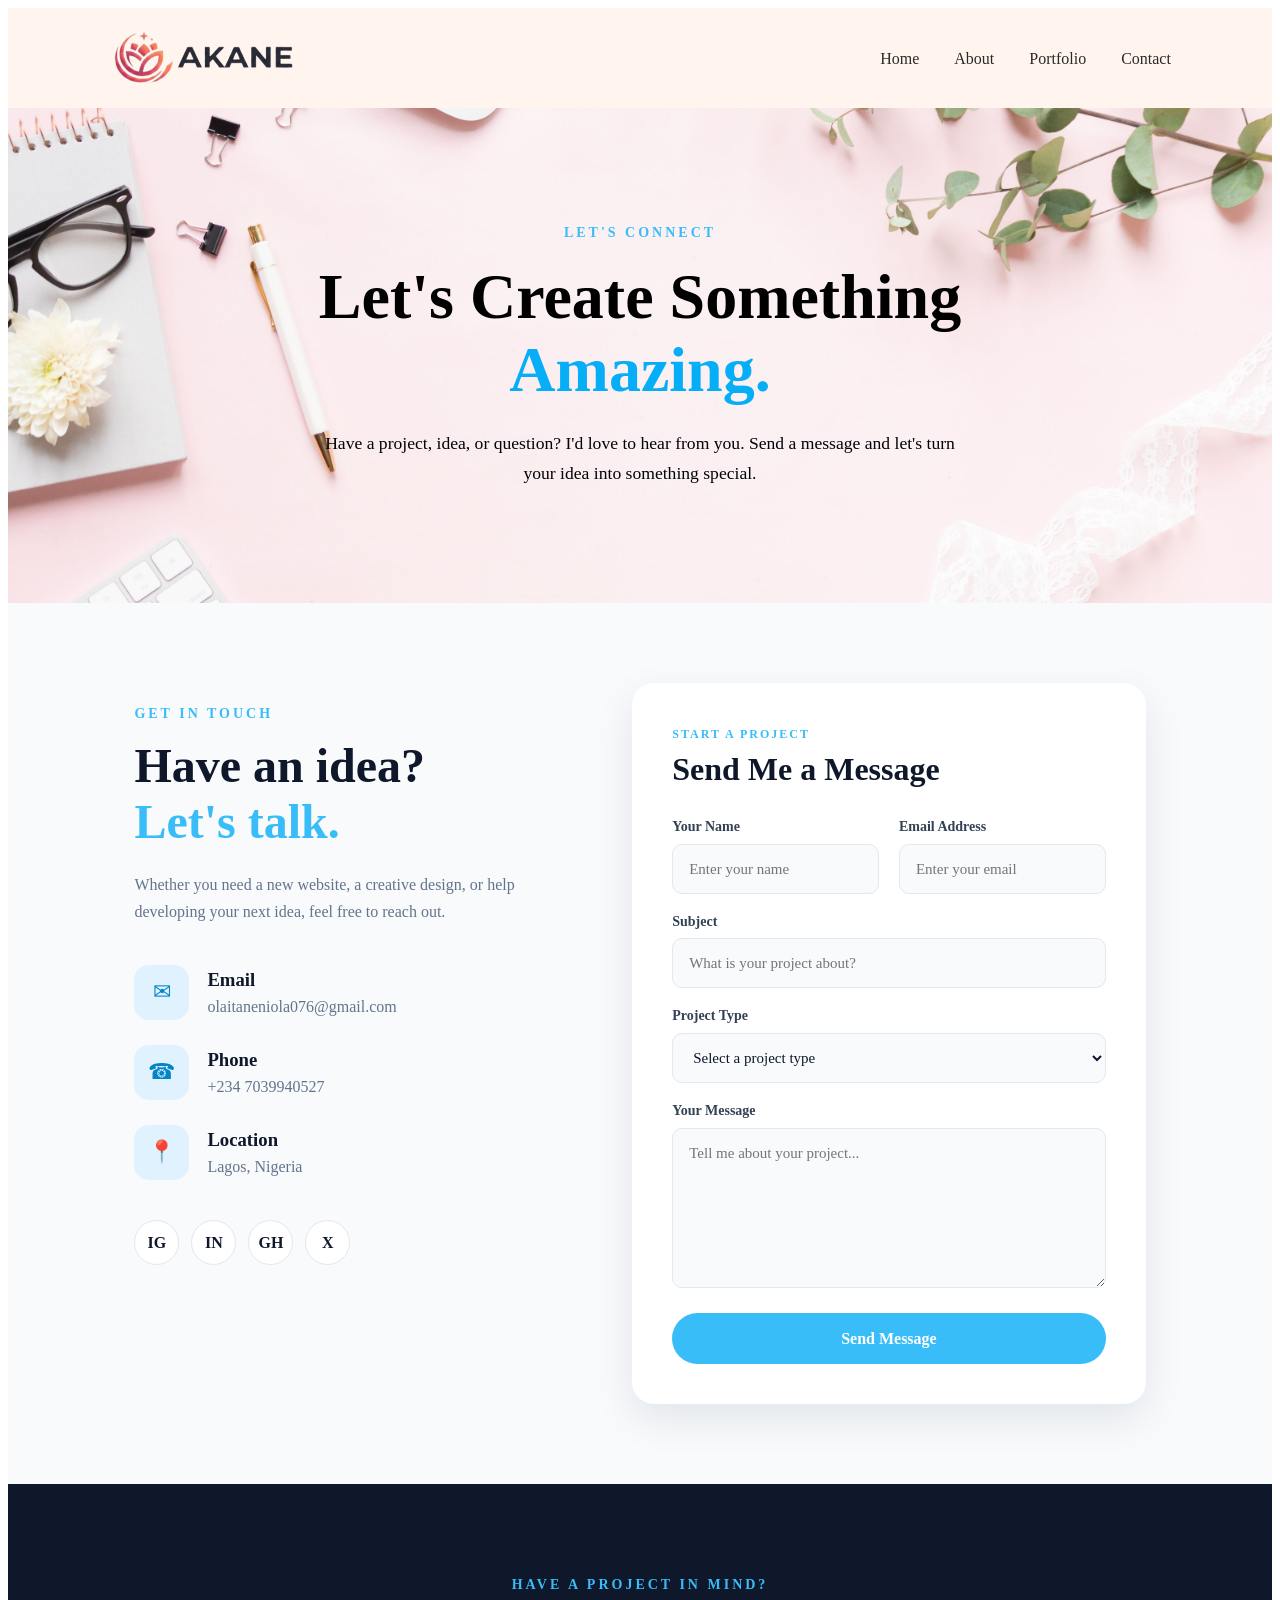
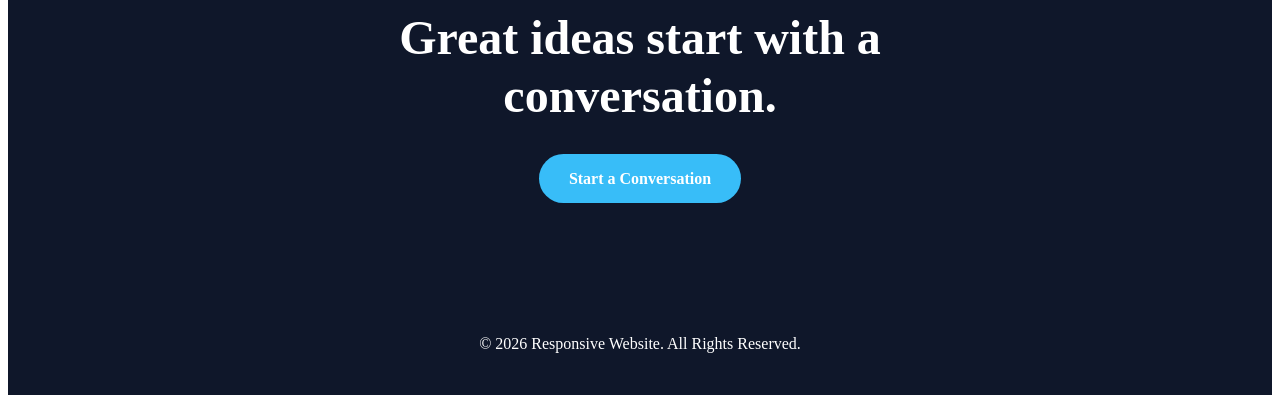
==== commit 9832f320: "change gmail" ====
--- a/contact.html
+++ b/contact.html
@@ -73,7 +73,7 @@
               <div class="contact-icon">✉</div>
               <div>
                 <h3>Email</h3>
-                <p>hello@example.com</p>
+                <p>olaitaneniola076@gmail.com</p>
               </div>
             </div>
             <div class="contact-item">
